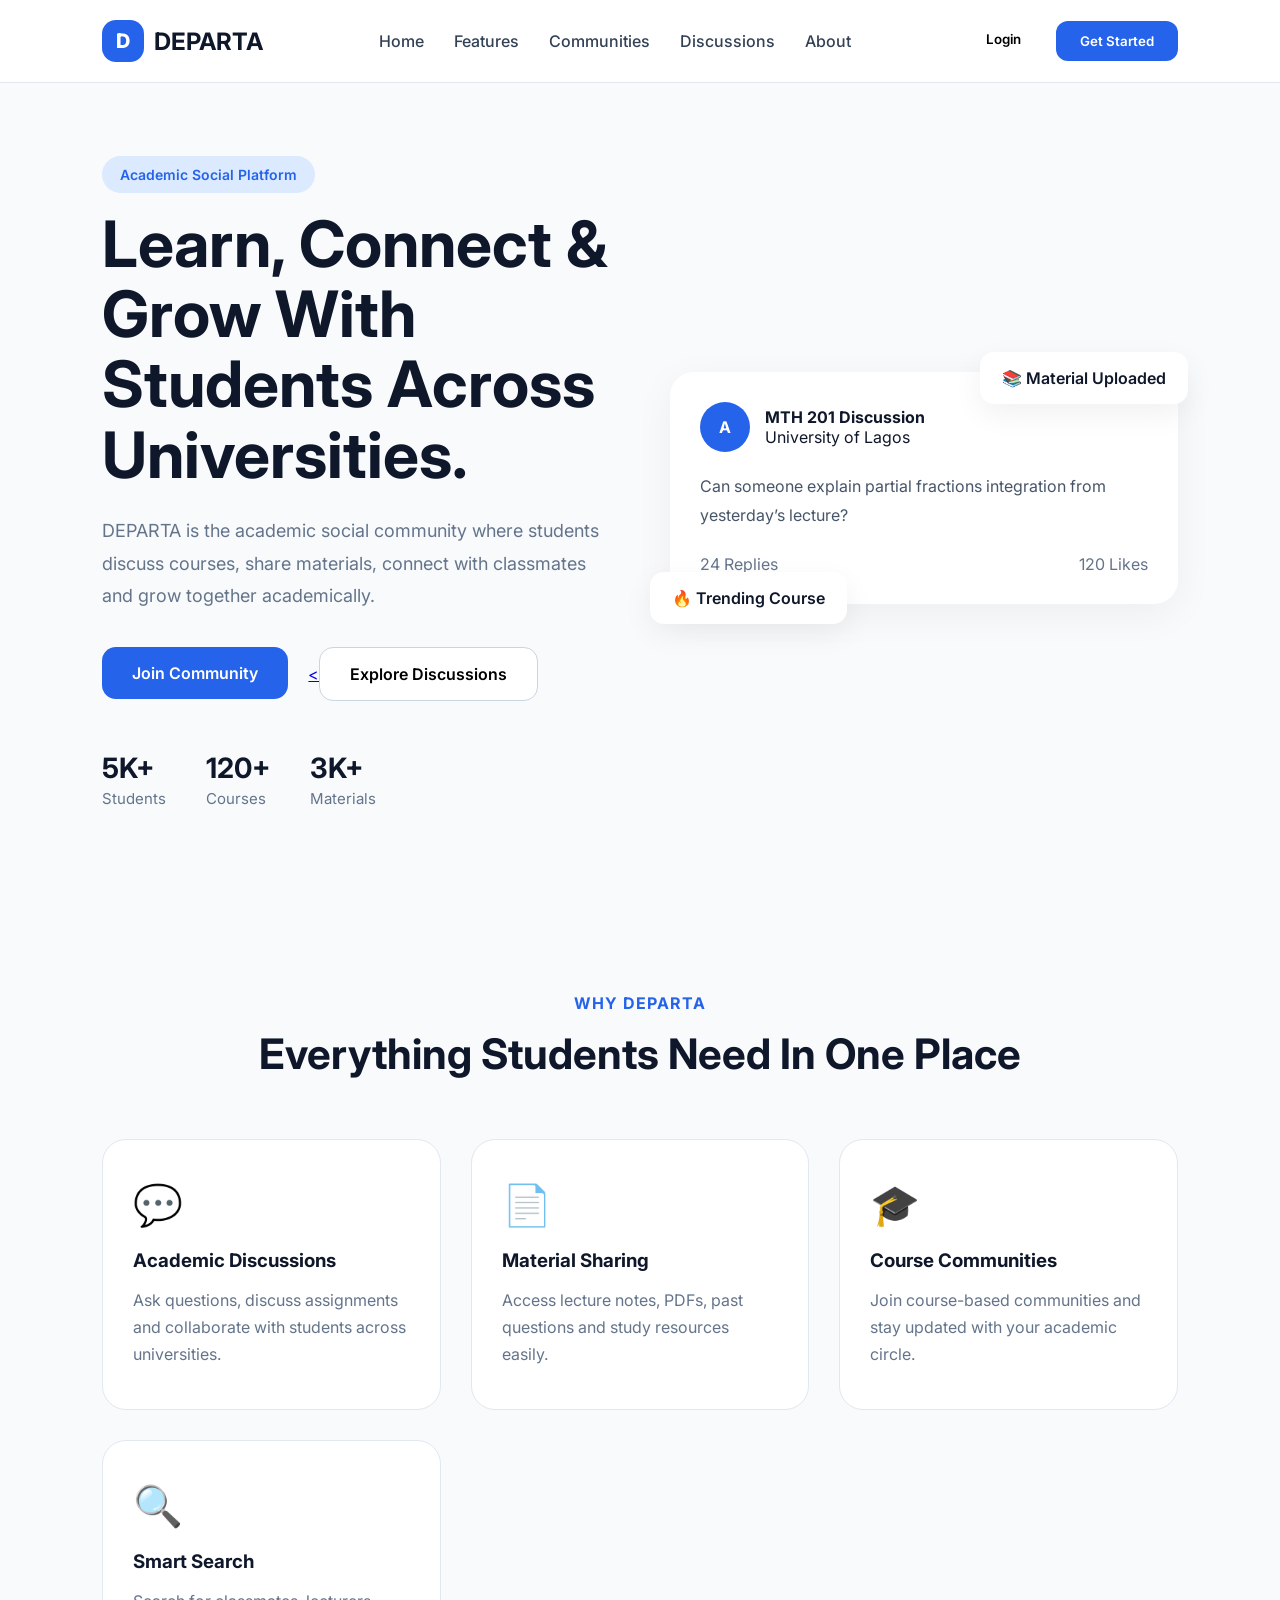
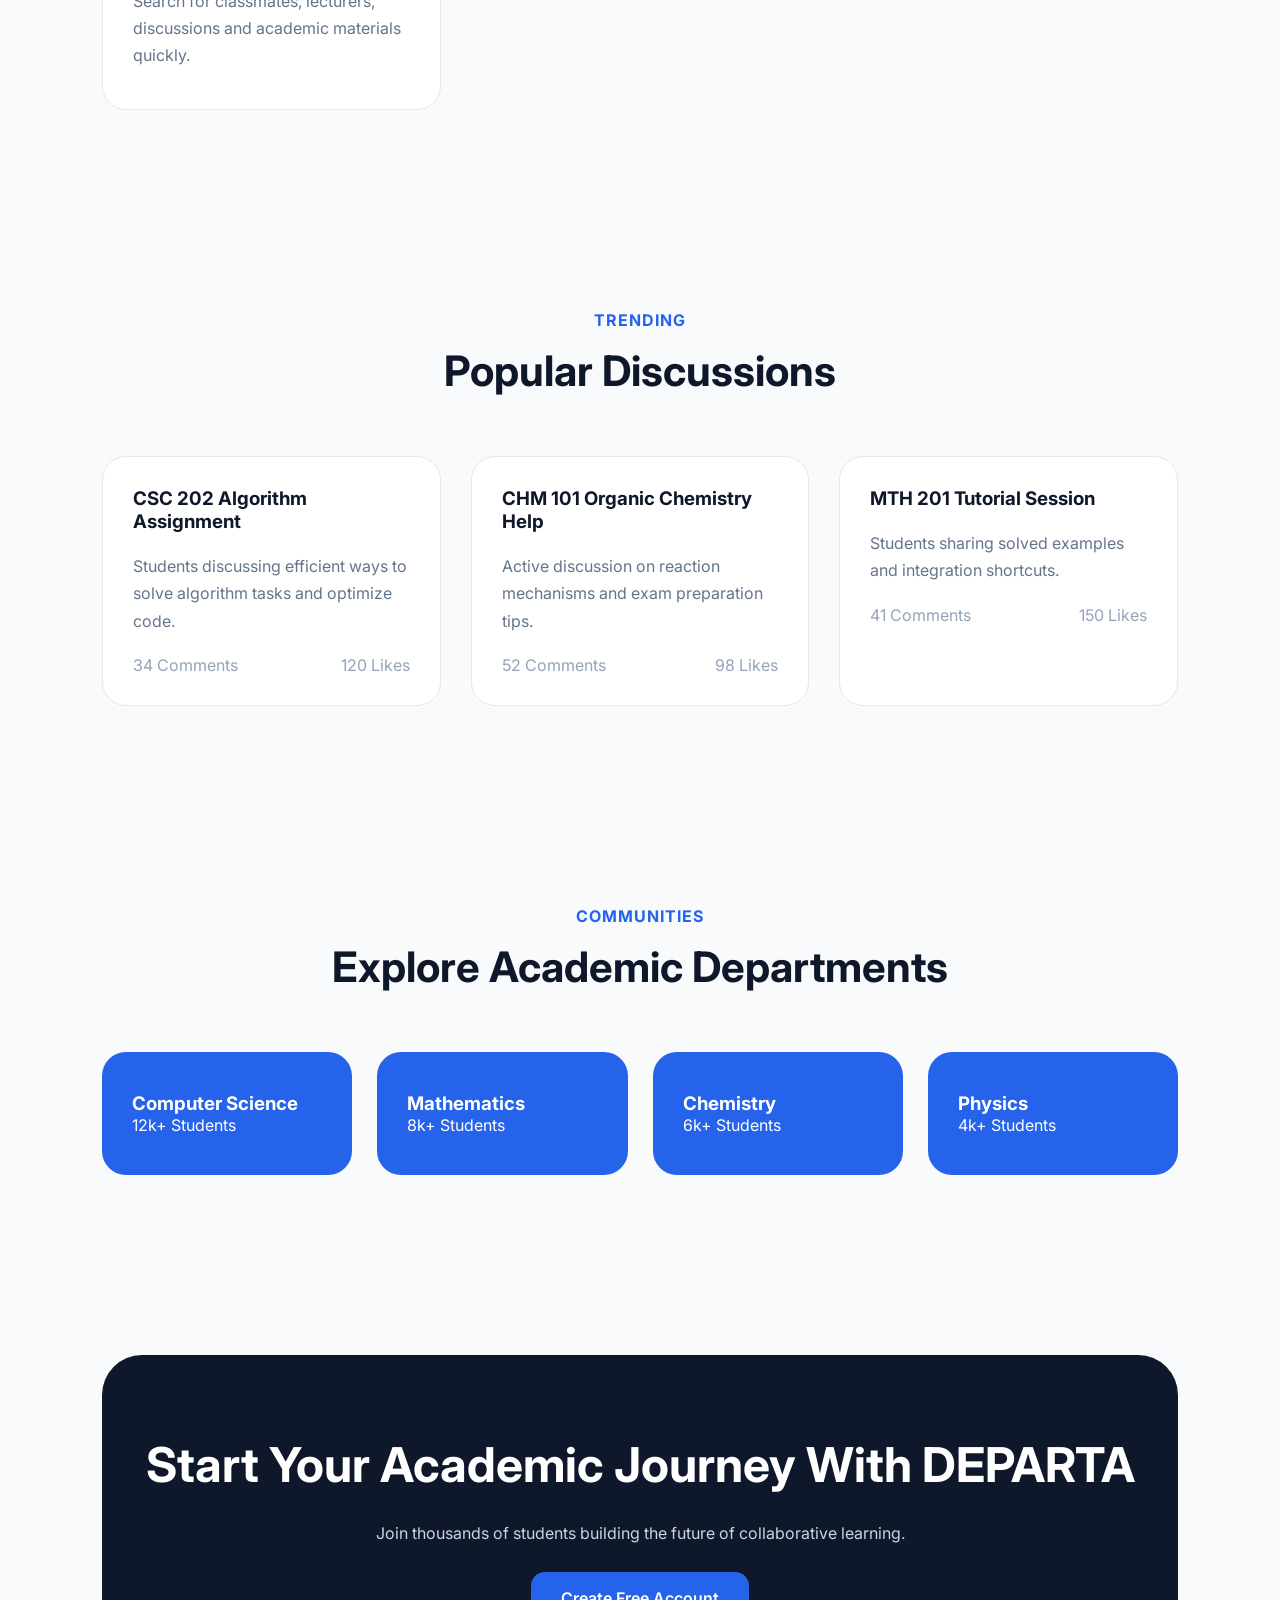
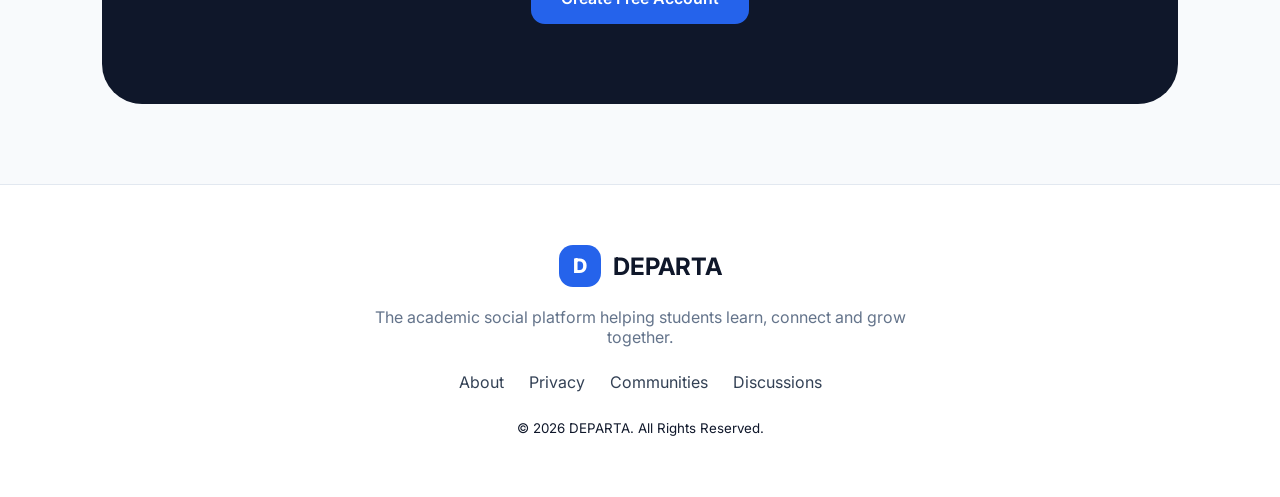
==== index.html @ ab20f89d "Rename landing page to index.html" ====
<!DOCTYPE html>
<html lang="en">
<head>
  <meta charset="UTF-8" />
  <meta name="viewport" content="width=device-width, initial-scale=1.0"/>
  <title>DEPARTA - Academic Social Platform</title>

  <!-- Google Font -->
  <link rel="preconnect" href="https://fonts.googleapis.com">
  <link rel="preconnect" href="https://fonts.gstatic.com" crossorigin>
  <link href="https://fonts.googleapis.com/css2?family=Inter:wght@300;400;500;600;700;800&display=swap" rel="stylesheet">

  <!-- CSS -->
  <link rel="stylesheet" href="css/style.css">
</head>
<body>

  <!-- ================= NAVBAR ================= -->
  <header class="navbar">
    <div class="logo">
      <div class="logo-icon">D</div>
      <h2>DEPARTA</h2>
    </div>

    <nav class="nav-links" id="navLinks">
      <a href="#">Home</a>
      <a href="#">Features</a>
      <a href="#">Communities</a>
      <a href="#">Discussions</a>
      <a href="#">About</a>
    </nav>

    <div class="nav-buttons">
        <a href="login.html">
      <button class="login-btn">Login</button></a>
      <a href="register.html">
      <button class="signup-btn">Get Started</button></a>
    </div>

    <div class="menu-toggle" id="menuToggle">
      ☰
    </div>
  </header>

  <!-- ================= HERO ================= -->
  <section class="hero">
    <div class="hero-left">
      <span class="badge">Academic Social Platform</span>

      <h1>
        Learn, Connect & Grow With Students Across Universities.
      </h1>

      <p>
        DEPARTA is the academic social community where students discuss courses,
        share materials, connect with classmates and grow together academically.
      </p>

      <div class="hero-buttons">
       <a href="register.html"> <button class="primary-btn">Join Community</button>
        <a href="discussion.html"><<button class="secondary-btn">Explore Discussions</button></a>
      </div>

      <div class="hero-stats">
        <div>
          <h3>5K+</h3>
          <p>Students</p>
        </div>

        <div>
          <h3>120+</h3>
          <p>Courses</p>
        </div>

        <div>
          <h3>3K+</h3>
          <p>Materials</p>
        </div>
      </div>
    </div>

    <div class="hero-right">

      <div class="discussion-card">
        <div class="discussion-top">
          <div class="avatar">A</div>

          <div>
            <h4>MTH 201 Discussion</h4>
            <span>University of Lagos</span>
          </div>
        </div>

        <p>
          Can someone explain partial fractions integration from yesterday’s lecture?
        </p>

        <div class="discussion-bottom">
          <span>24 Replies</span>
          <span>120 Likes</span>
        </div>
      </div>

      <div class="floating-card one">
        📚 Material Uploaded
      </div>

      <div class="floating-card two">
        🔥 Trending Course
      </div>

    </div>
  </section>

  <!-- ================= FEATURES ================= -->
  <section class="features">

    <div class="section-title">
      <span>WHY DEPARTA</span>
      <h2>Everything Students Need In One Place</h2>
    </div>

    <div class="feature-grid">

      <div class="feature-card">
        <div class="feature-icon">💬</div>
        <h3>Academic Discussions</h3>
        <p>
          Ask questions, discuss assignments and collaborate with students across universities.
        </p>
      </div>

      <div class="feature-card">
        <div class="feature-icon">📄</div>
        <h3>Material Sharing</h3>
        <p>
          Access lecture notes, PDFs, past questions and study resources easily.
        </p>
      </div>

      <div class="feature-card">
        <div class="feature-icon">🎓</div>
        <h3>Course Communities</h3>
        <p>
          Join course-based communities and stay updated with your academic circle.
        </p>
      </div>

      <div class="feature-card">
        <div class="feature-icon">🔍</div>
        <h3>Smart Search</h3>
        <p>
          Search for classmates, lecturers, discussions and academic materials quickly.
        </p>
      </div>

    </div>
  </section>

  <!-- ================= TRENDING DISCUSSIONS ================= -->
  <section class="trending">

    <div class="section-title">
      <span>TRENDING</span>
      <h2>Popular Discussions</h2>
    </div>

    <div class="discussion-grid">

      <div class="trend-card">
        <h3>CSC 202 Algorithm Assignment</h3>
        <p>
          Students discussing efficient ways to solve algorithm tasks and optimize code.
        </p>

        <div class="trend-meta">
          <span>34 Comments</span>
          <span>120 Likes</span>
        </div>
      </div>

      <div class="trend-card">
        <h3>CHM 101 Organic Chemistry Help</h3>
        <p>
          Active discussion on reaction mechanisms and exam preparation tips.
        </p>

        <div class="trend-meta">
          <span>52 Comments</span>
          <span>98 Likes</span>
        </div>
      </div>

      <div class="trend-card">
        <h3>MTH 201 Tutorial Session</h3>
        <p>
          Students sharing solved examples and integration shortcuts.
        </p>

        <div class="trend-meta">
          <span>41 Comments</span>
          <span>150 Likes</span>
        </div>
      </div>

    </div>
  </section>

  <!-- ================= COMMUNITIES ================= -->
  <section class="communities">

    <div class="section-title">
      <span>COMMUNITIES</span>
      <h2>Explore Academic Departments</h2>
    </div>

    <div class="community-grid">

      <div class="community-card">
        <h3>Computer Science</h3>
        <p>12k+ Students</p>
      </div>

      <div class="community-card">
        <h3>Mathematics</h3>
        <p>8k+ Students</p>
      </div>

      <div class="community-card">
        <h3>Chemistry</h3>
        <p>6k+ Students</p>
      </div>

      <div class="community-card">
        <h3>Physics</h3>
        <p>4k+ Students</p>
      </div>

    </div>
  </section>

  <!-- ================= CTA ================= -->
  <section class="cta">

    <h2>
      Start Your Academic Journey With DEPARTA
    </h2>

    <p>
      Join thousands of students building the future of collaborative learning.
    </p>

    <a href="register.html"><button class="primary-btn">
      Create Free Account
    </button></a>

  </section>

  <!-- ================= FOOTER ================= -->
  <footer class="footer">

    <div class="footer-logo">
      <div class="logo-icon">D</div>
      <h2>DEPARTA</h2>
    </div>

    <p>
      The academic social platform helping students learn, connect and grow together.
    </p>

    <div class="footer-links">
      <a href="#">About</a>
      <a href="#">Privacy</a>
      <a href="#">Communities</a>
      <a href="#">Discussions</a>
    </div>

    <small>
      © 2026 DEPARTA. All Rights Reserved.
    </small>

  </footer>

  <!-- JavaScript -->
  <script src="js/script.js"></script>
</body>
</html>
---- css/style.css ----
/* style.css */

*{
  margin:0;
  padding:0;
  box-sizing:border-box;
  font-family:'Inter', sans-serif;
}

body{
  background:#F8FAFC;
  color:#0F172A;
  overflow-x:hidden;
}

/* ================= NAVBAR ================= */

.navbar{
  width:100%;
  display:flex;
  justify-content:space-between;
  align-items:center;
  padding:20px 8%;
  background:#fff;
  position:sticky;
  top:0;
  z-index:1000;
  border-bottom:1px solid #E2E8F0;
}

.logo{
  display:flex;
  align-items:center;
  gap:10px;
}

.logo-icon{
  width:42px;
  height:42px;
  background:#2563EB;
  color:#fff;
  display:flex;
  align-items:center;
  justify-content:center;
  border-radius:14px;
  font-weight:800;
  font-size:20px;
}

.nav-links{
  display:flex;
  gap:30px;
}

.nav-links a{
  text-decoration:none;
  color:#334155;
  font-weight:500;
  transition:0.3s;
}

.nav-links a:hover{
  color:#2563EB;
}

.nav-buttons{
  display:flex;
  gap:15px;
}

.login-btn{
  padding:10px 20px;
  border:none;
  background:transparent;
  font-weight:600;
  cursor:pointer;
}

.signup-btn{
  padding:12px 24px;
  border:none;
  background:#2563EB;
  color:#fff;
  border-radius:12px;
  font-weight:600;
  cursor:pointer;
}

.menu-toggle{
  display:none;
  font-size:28px;
  cursor:pointer;
}

/* ================= HERO ================= */

.hero{
  width:100%;
  min-height:90vh;
  display:flex;
  justify-content:space-between;
  align-items:center;
  padding:80px 8%;
  gap:60px;
}

.hero-left{
  flex:1;
}

.badge{
  background:#DBEAFE;
  color:#2563EB;
  padding:10px 18px;
  border-radius:30px;
  font-size:14px;
  font-weight:600;
}

.hero-left h1{
  font-size:64px;
  line-height:1.1;
  margin:25px 0;
}

.hero-left p{
  font-size:18px;
  color:#64748B;
  line-height:1.8;
  max-width:600px;
}

.hero-buttons{
  display:flex;
  gap:20px;
  margin-top:35px;
}

.primary-btn{
  padding:16px 30px;
  border:none;
  background:#2563EB;
  color:#fff;
  border-radius:14px;
  font-size:16px;
  font-weight:600;
  cursor:pointer;
}

.secondary-btn{
  padding:16px 30px;
  border:1px solid #CBD5E1;
  background:#fff;
  border-radius:14px;
  font-size:16px;
  font-weight:600;
  cursor:pointer;
}

.hero-stats{
  display:flex;
  gap:40px;
  margin-top:50px;
}

.hero-stats h3{
  font-size:28px;
}

.hero-stats p{
  font-size:15px;
}

/* ================= HERO RIGHT ================= */

.hero-right{
  flex:1;
  position:relative;
}

.discussion-card{
  background:#fff;
  padding:30px;
  border-radius:24px;
  box-shadow:0 10px 40px rgba(0,0,0,0.05);
}

.discussion-top{
  display:flex;
  gap:15px;
  align-items:center;
  margin-bottom:20px;
}

.avatar{
  width:50px;
  height:50px;
  background:#2563EB;
  color:#fff;
  display:flex;
  align-items:center;
  justify-content:center;
  border-radius:50%;
  font-weight:700;
}

.discussion-card p{
  color:#475569;
  line-height:1.8;
}

.discussion-bottom{
  display:flex;
  justify-content:space-between;
  margin-top:25px;
  color:#64748B;
}

.floating-card{
  position:absolute;
  background:#fff;
  padding:16px 22px;
  border-radius:14px;
  box-shadow:0 10px 30px rgba(0,0,0,0.06);
  font-weight:600;
}

.one{
  top:-20px;
  right:-10px;
}

.two{
  bottom:-20px;
  left:-20px;
}

/* ================= GENERAL SECTIONS ================= */

section{
  padding:100px 8%;
}

.section-title{
  text-align:center;
  margin-bottom:60px;
}

.section-title span{
  color:#2563EB;
  font-weight:700;
  letter-spacing:1px;
}

.section-title h2{
  font-size:42px;
  margin-top:15px;
}

/* ================= FEATURES ================= */

.feature-grid{
  display:grid;
  grid-template-columns:repeat(auto-fit,minmax(250px,1fr));
  gap:30px;
}

.feature-card{
  background:#fff;
  padding:40px 30px;
  border-radius:24px;
  border:1px solid #E2E8F0;
  transition:0.3s;
}

.feature-card:hover{
  transform:translateY(-10px);
}

.feature-icon{
  font-size:40px;
  margin-bottom:20px;
}

.feature-card h3{
  margin-bottom:15px;
}

.feature-card p{
  color:#64748B;
  line-height:1.7;
}

/* ================= TRENDING ================= */

.discussion-grid{
  display:grid;
  grid-template-columns:repeat(auto-fit,minmax(300px,1fr));
  gap:30px;
}

.trend-card{
  background:#fff;
  padding:30px;
  border-radius:24px;
  border:1px solid #E2E8F0;
}

.trend-card p{
  margin:20px 0;
  color:#64748B;
  line-height:1.7;
}

.trend-meta{
  display:flex;
  justify-content:space-between;
  color:#94A3B8;
}

/* ================= COMMUNITIES ================= */

.community-grid{
  display:grid;
  grid-template-columns:repeat(auto-fit,minmax(220px,1fr));
  gap:25px;
}

.community-card{
  background:#2563EB;
  color:#fff;
  padding:40px 30px;
  border-radius:24px;
  transition:0.3s;
}

.community-card:hover{
  transform:scale(1.03);
}

/* ================= CTA ================= */

.cta{
  text-align:center;
  background:#0F172A;
  color:#fff;
  border-radius:40px;
  margin:80px 8%;
  padding:80px 30px;
}

.cta h2{
  font-size:48px;
}

.cta p{
  margin:25px auto;
  max-width:700px;
  color:#CBD5E1;
  line-height:1.8;
}

/* ================= FOOTER ================= */

.footer{
  padding:60px 8%;
  text-align:center;
  background:#fff;
  border-top:1px solid #E2E8F0;
}

.footer-logo{
  display:flex;
  justify-content:center;
  align-items:center;
  gap:12px;
  margin-bottom:20px;
}

.footer p{
  color:#64748B;
  max-width:600px;
  margin:0 auto 25px;
}

.footer-links{
  display:flex;
  justify-content:center;
  gap:25px;
  margin-bottom:25px;
}

.footer-links a{
  text-decoration:none;
  color:#334155;
}

/* ================= RESPONSIVE ================= */

@media(max-width:992px){

  .hero{
    flex-direction:column;
    text-align:center;
  }

  .hero-left h1{
    font-size:48px;
  }

  .hero-buttons{
    justify-content:center;
  }

  .hero-stats{
    justify-content:center;
  }

  .floating-card{
    display:none;
  }
}

@media(max-width:768px){

  .nav-links,
  .nav-buttons{
    display:none;
  }

  .menu-toggle{
    display:block;
  }

  .hero-left h1{
    font-size:40px;
  }

  .section-title h2{
    font-size:32px;
  }

  .cta h2{
    font-size:36px;
  }
}
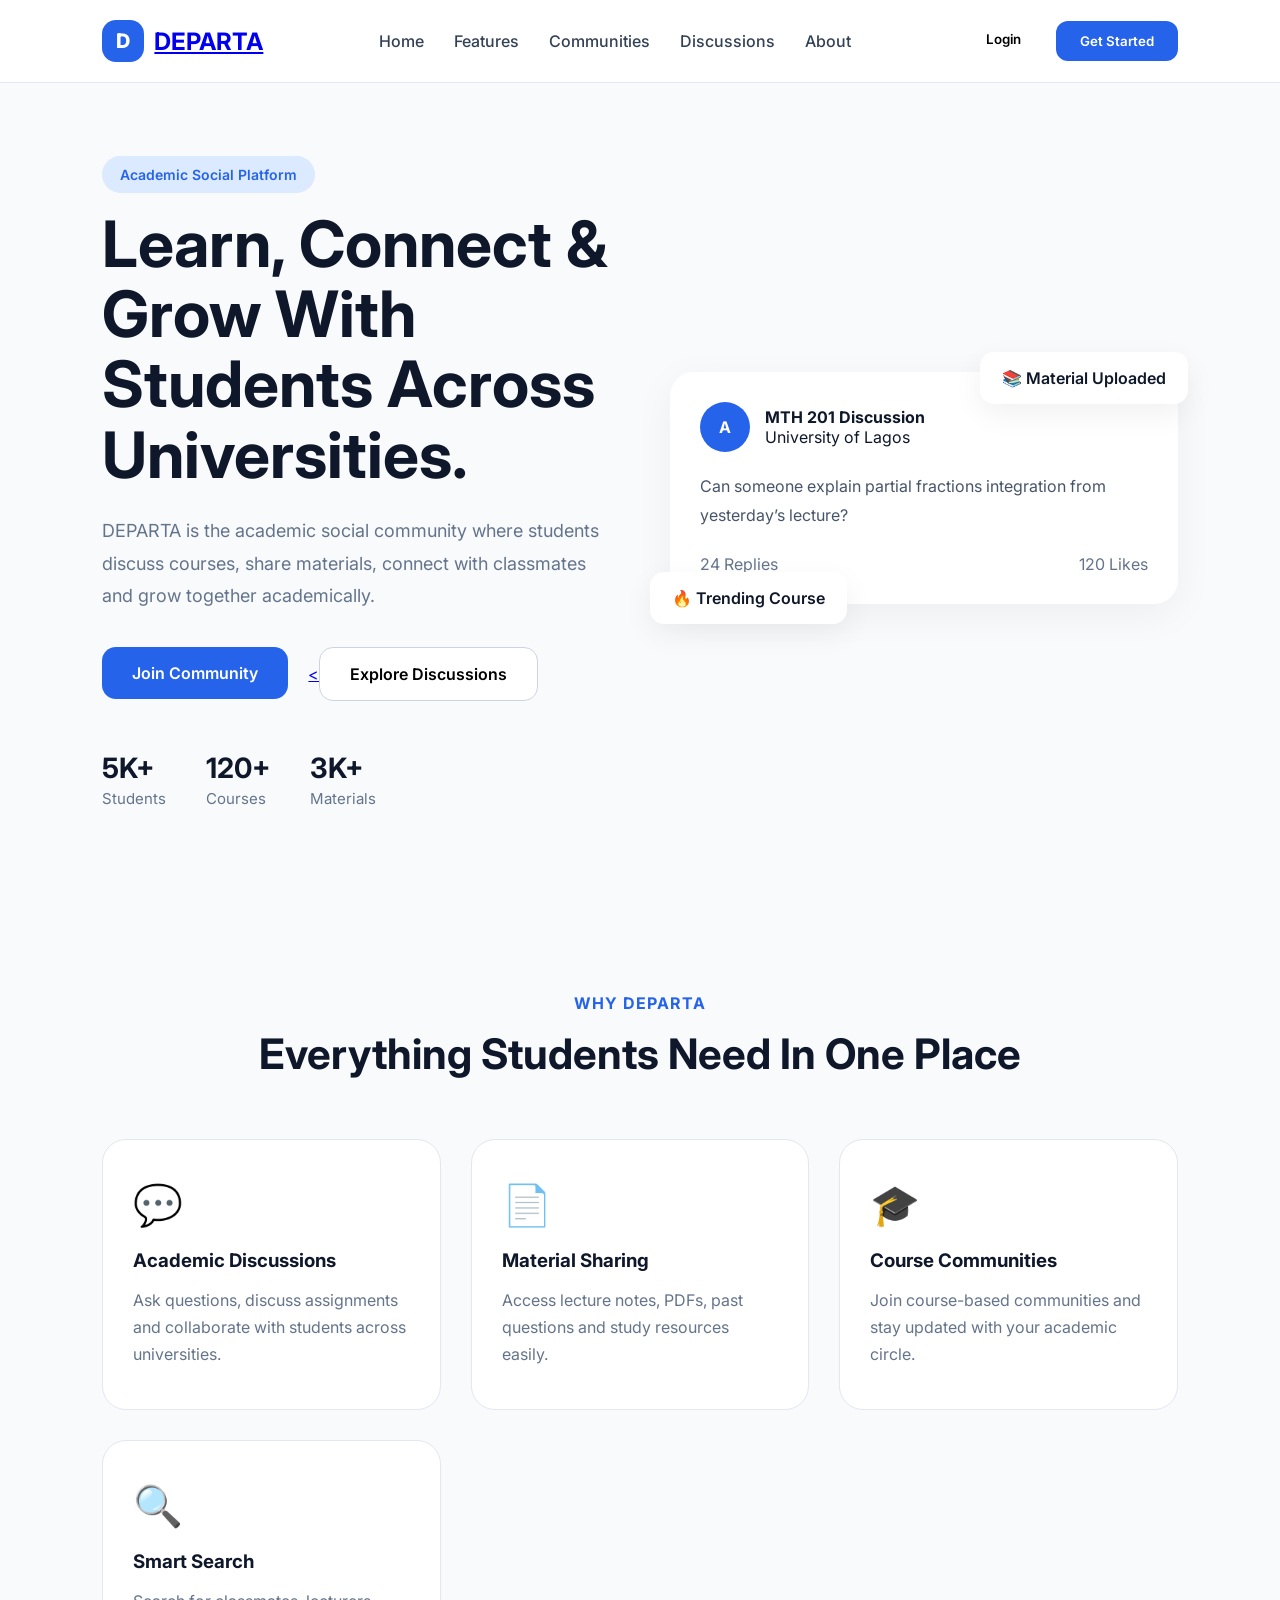
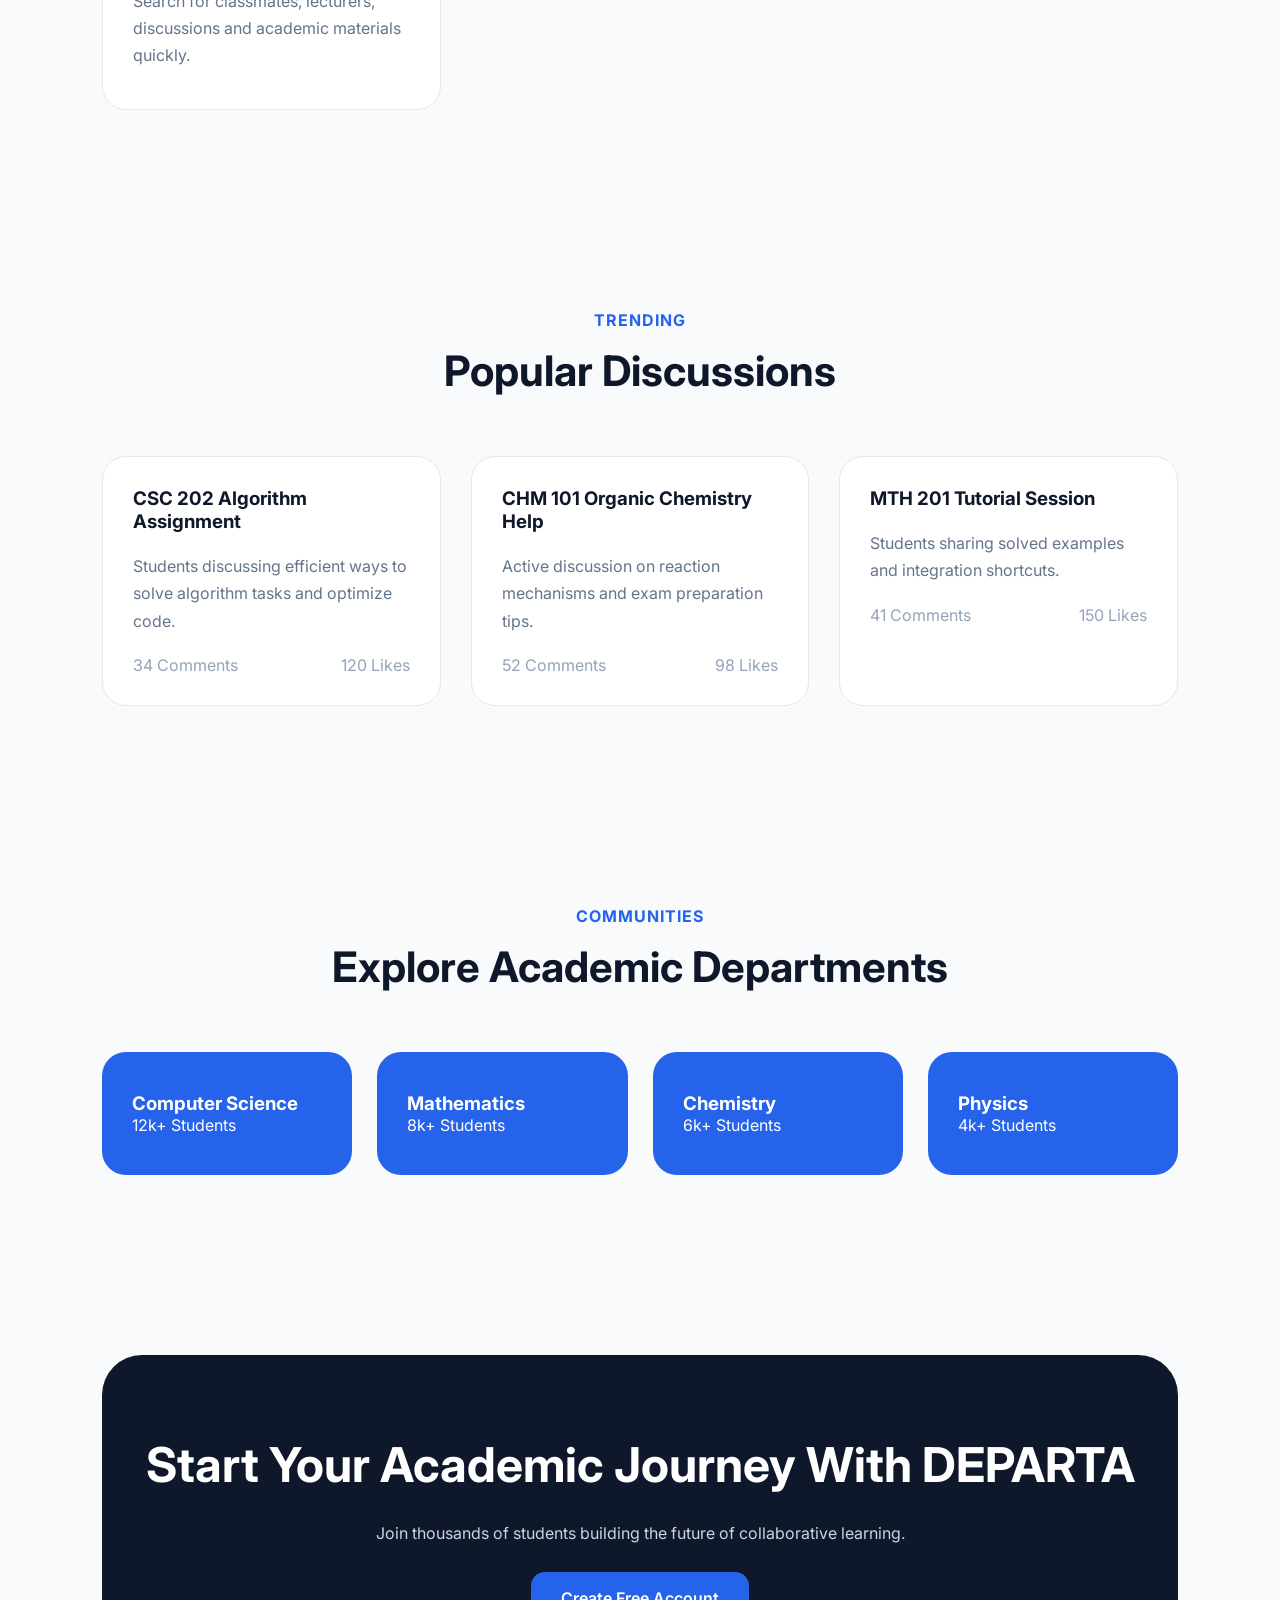
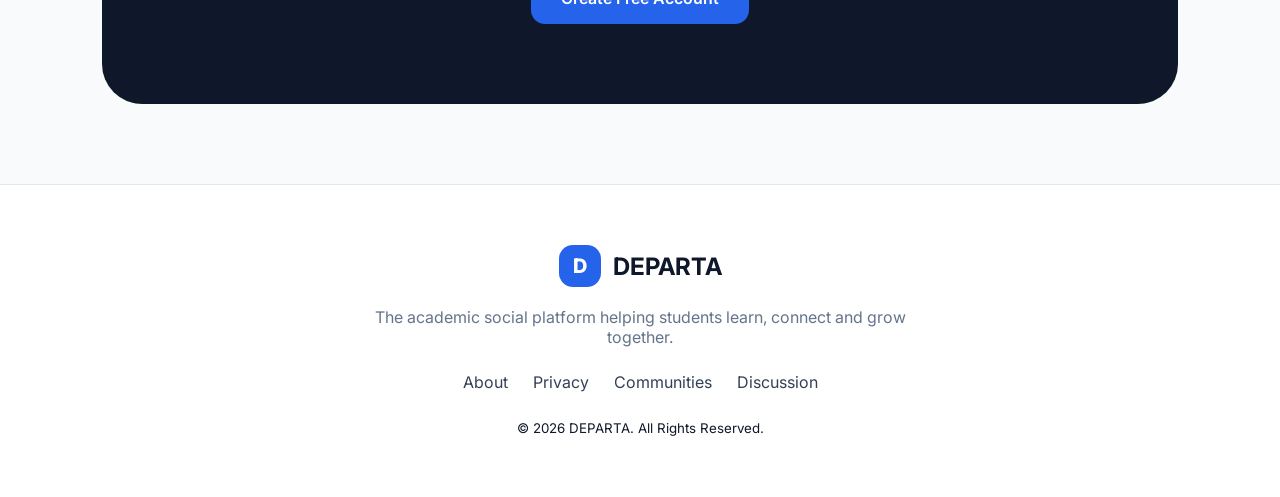
==== commit bc3f34c4: "Updated navigation, added search page and improved DEPARTA structure" ====
--- a/index.html
+++ b/index.html
@@ -19,14 +19,14 @@
   <header class="navbar">
     <div class="logo">
       <div class="logo-icon">D</div>
-      <h2>DEPARTA</h2>
+      <a href="index.html"><h2>DEPARTA</h2></a>
     </div>
 
     <nav class="nav-links" id="navLinks">
       <a href="#">Home</a>
       <a href="#">Features</a>
       <a href="#">Communities</a>
-      <a href="#">Discussions</a>
+      <a href="discussion.html">Discussions</a>
       <a href="#">About</a>
     </nav>
 
@@ -272,7 +272,7 @@
       <a href="#">About</a>
       <a href="#">Privacy</a>
       <a href="#">Communities</a>
-      <a href="#">Discussions</a>
+      <a href="discussion.html">Discussion</a>
     </div>
 
     <small>
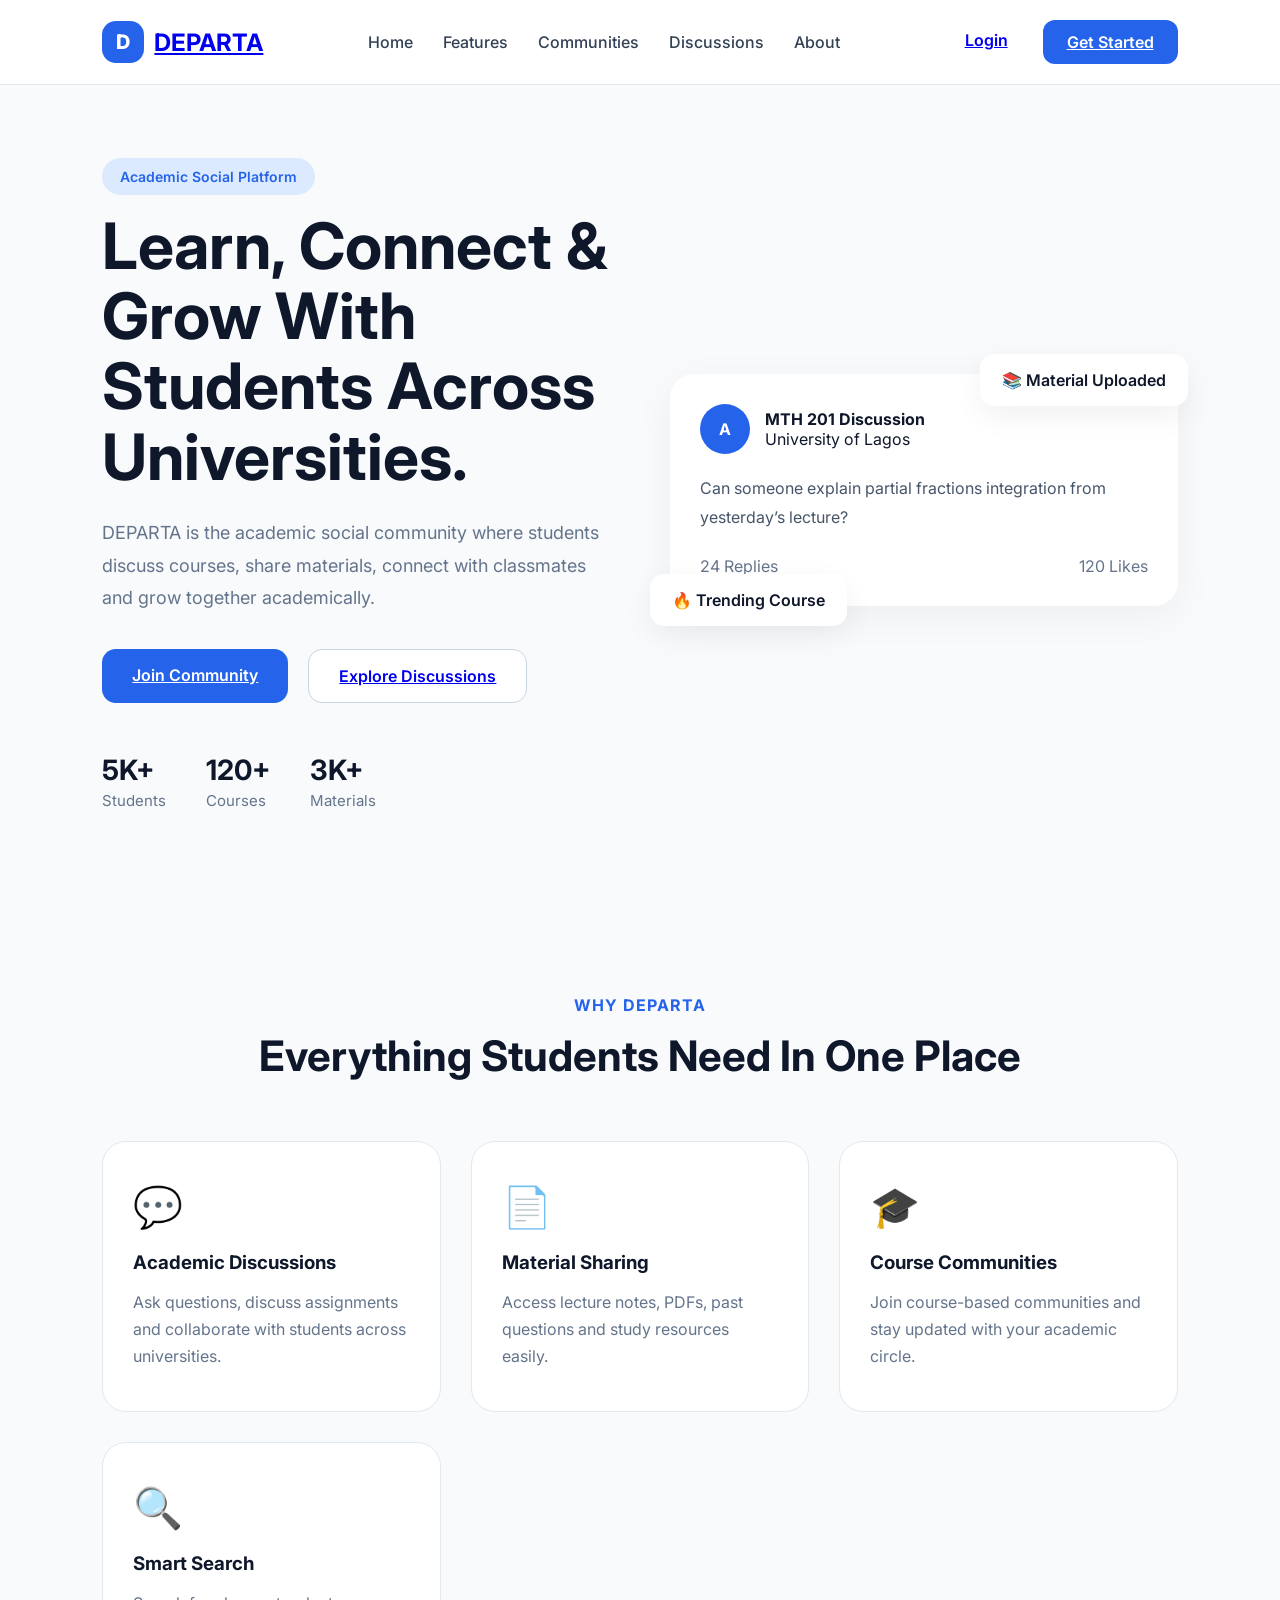
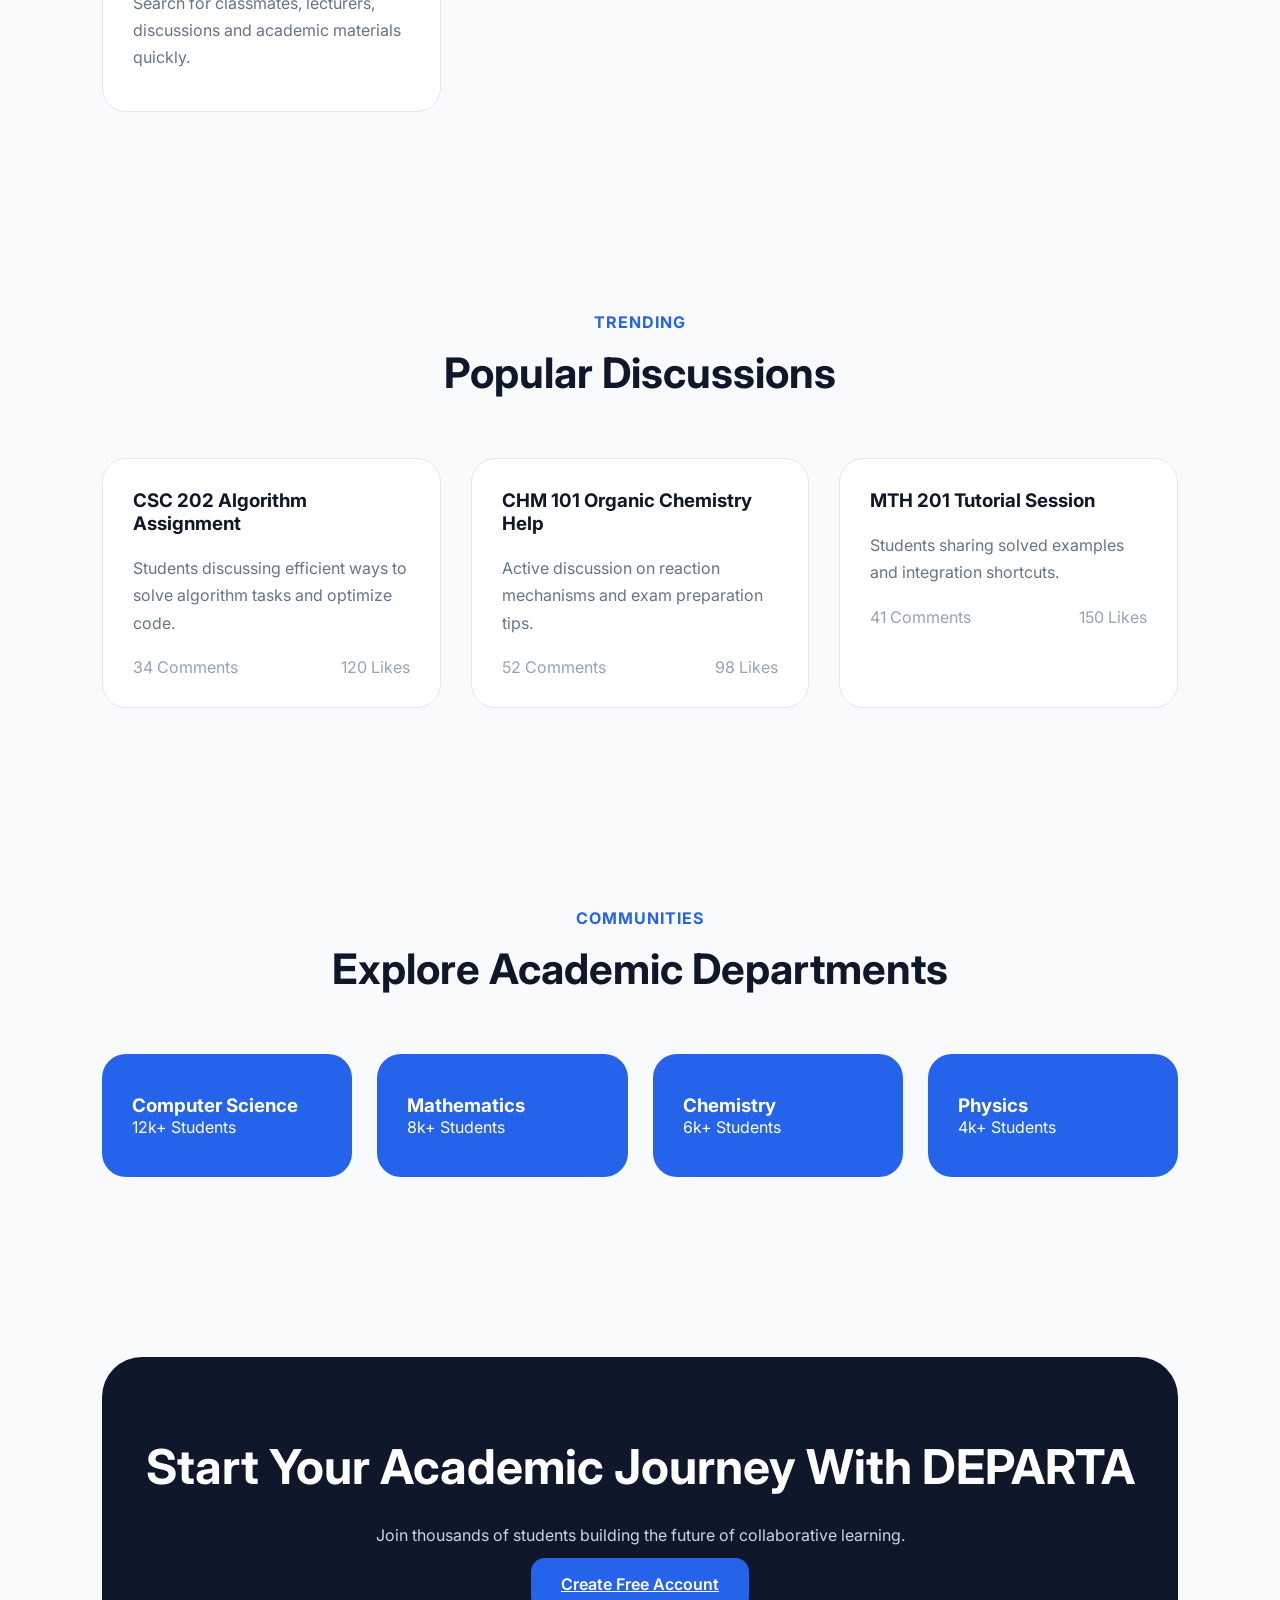
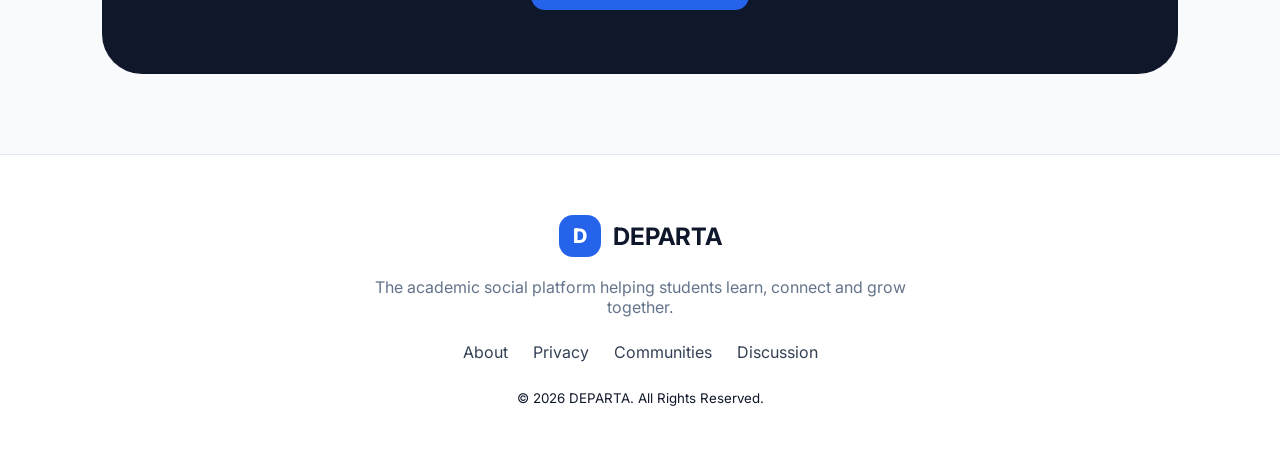
==== commit 5c6b9dac: "Improved frontend version" ====
--- a/index.html
+++ b/index.html
@@ -31,10 +31,8 @@
     </nav>
 
     <div class="nav-buttons">
-        <a href="login.html">
-      <button class="login-btn">Login</button></a>
-      <a href="register.html">
-      <button class="signup-btn">Get Started</button></a>
+        <a href="login.html"class="login-btn">Login</a>
+      <a href="register.html" class="signup-btn">Get Started</a>
     </div>
 
     <div class="menu-toggle" id="menuToggle">
@@ -57,8 +55,8 @@
       </p>
 
       <div class="hero-buttons">
-       <a href="register.html"> <button class="primary-btn">Join Community</button>
-        <a href="discussion.html"><<button class="secondary-btn">Explore Discussions</button></a>
+       <a href="register.html" class="primary-btn">Join Community</a>
+        <a href="discussion.html"class="secondary-btn">Explore Discussions</a>
       </div>
 
       <div class="hero-stats">
@@ -250,9 +248,9 @@
       Join thousands of students building the future of collaborative learning.
     </p>
 
-    <a href="register.html"><button class="primary-btn">
+    <a href="register.html"class="primary-btn">
       Create Free Account
-    </button></a>
+    </a>
 
   </section>
 
--- a/css/style.css
+++ b/css/style.css
@@ -291,6 +291,16 @@
   line-height:1.7;
 }
 
+#threadContainer {
+  background: white;
+  padding: 15px;
+  border-radius: 10px;
+}
+
+#comments div {
+  background: white;
+  border-radius: 8px;
+}
 /* ================= TRENDING ================= */
 
 .discussion-grid{
